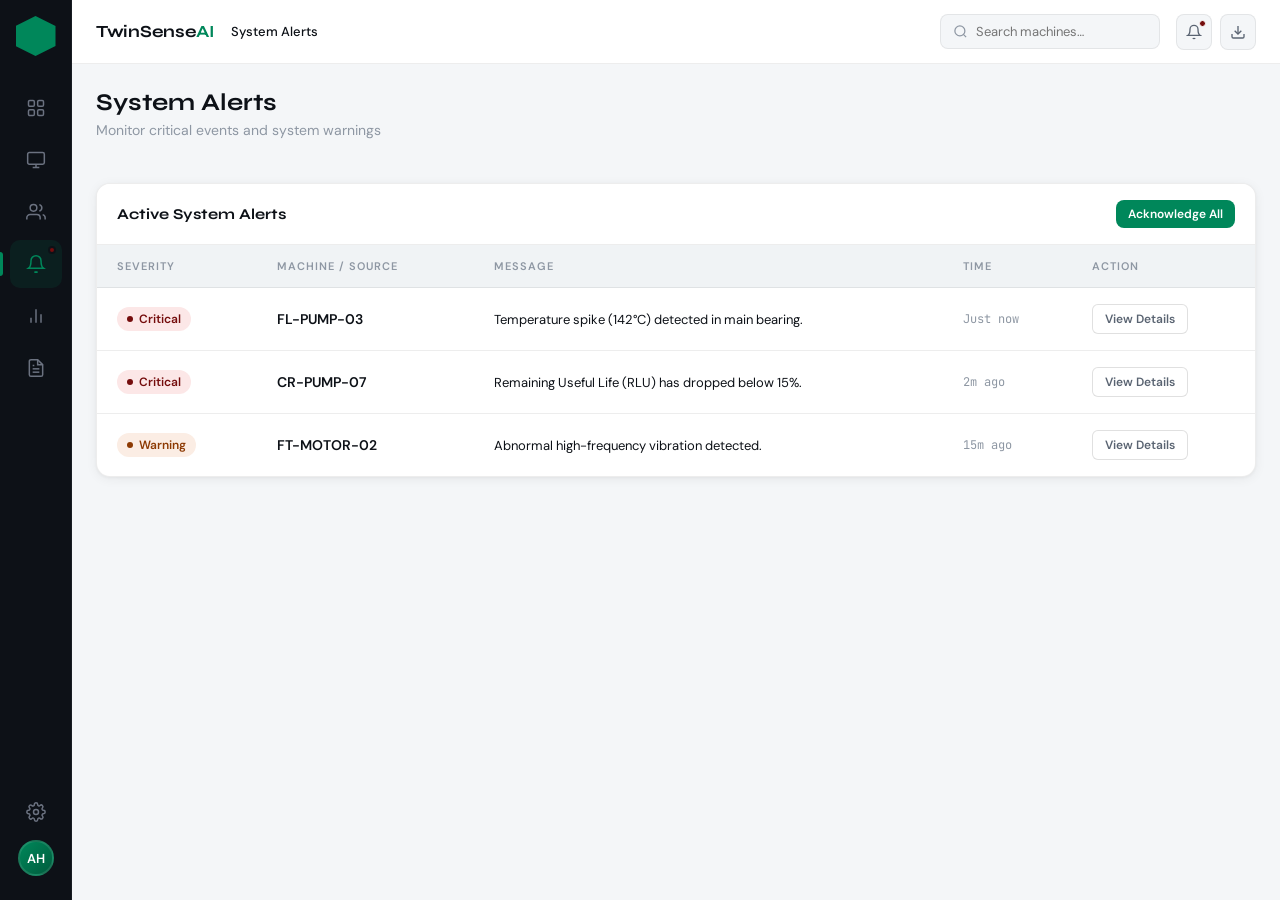
==== frontend/alerts.html @ 9fe15b3e "Add frontend folder" ====
<!DOCTYPE html>
<html lang="en">
<head>
<meta charset="UTF-8">
<meta name="viewport" content="width=device-width, initial-scale=1.0">
<title>TwinSense AI — System Alerts</title>
<link href="https://fonts.googleapis.com/css2?family=Syne:wght@400;500;600;700;800&family=DM+Sans:ital,opsz,wght@0,9..40,300;0,9..40,400;0,9..40,500;0,9..40,600;1,9..40,300&family=JetBrains+Mono:wght@400;500;600&display=swap" rel="stylesheet">
<link rel="stylesheet" href="styles.css">
</head>
<body>

<!-- LOADER -->
<div id="loader">
  <div class="loader-logo">
    <div class="loader-logo-hex"></div>
    <div class="loader-name">TwinSense<span>AI</span></div>
  </div>
  <div class="loader-sub">Loading Machinery Database</div>
  <div class="loader-bar"><div class="loader-bar-fill"></div></div>
</div>

<!-- APP -->
<div id="app">
  <!-- SIDEBAR -->
      <nav class="sidebar">
      <div class="sidebar-logo" onclick="window.location.href='index.html'"></div>
      <div class="sidebar-nav">
        <div class="snav-item " onclick="window.location.href='index.html'" title="Factory Map">
          <svg viewBox="0 0 24 24" fill="none" stroke="currentColor" stroke-width="1.8">
            <rect x="3" y="3" width="7" height="7" rx="1.5" />
            <rect x="14" y="3" width="7" height="7" rx="1.5" />
            <rect x="3" y="14" width="7" height="7" rx="1.5" />
            <rect x="14" y="14" width="7" height="7" rx="1.5" />
          </svg>
        </div>
        <div class="snav-item " onclick="window.location.href='machines.html'" title="All Machines">
          <svg viewBox="0 0 24 24" fill="none" stroke="currentColor" stroke-width="1.8">
            <rect x="2" y="3" width="20" height="14" rx="2" ry="2" />
            <line x1="8" y1="21" x2="16" y2="21" />
            <line x1="12" y1="17" x2="12" y2="21" />
          </svg>
        </div>
        <div class="snav-item " onclick="window.location.href='technicians.html'" title="Technicians">
          <svg viewBox="0 0 24 24" fill="none" stroke="currentColor" stroke-width="1.8">
            <path d="M17 21v-2a4 4 0 0 0-4-4H5a4 4 0 0 0-4 4v2" />
            <circle cx="9" cy="7" r="4" />
            <path d="M23 21v-2a4 4 0 0 0-3-3.87" />
            <path d="M16 3.13a4 4 0 0 1 0 7.75" />
          </svg>
        </div>
        <div class="snav-item active" onclick="window.location.href='alerts.html'" title="Alerts" style="position:relative">
          <svg viewBox="0 0 24 24" fill="none" stroke="currentColor" stroke-width="1.8">
            <path d="M18 8A6 6 0 0 0 6 8c0 7-3 9-3 9h18s-3-2-3-9" />
            <path d="M13.73 21a2 2 0 0 1-3.46 0" />
          </svg>
          <div class="snav-badge"></div>
        </div>
        <div class="snav-item " onclick="window.location.href='analytics.html'" title="Analytics">
          <svg viewBox="0 0 24 24" fill="none" stroke="currentColor" stroke-width="1.8">
            <line x1="18" y1="20" x2="18" y2="10" />
            <line x1="12" y1="20" x2="12" y2="4" />
            <line x1="6" y1="20" x2="6" y2="14" />
          </svg>
        </div>
        <div class="snav-item " onclick="window.location.href='logs.html'" title="Historical Logs">
          <svg viewBox="0 0 24 24" fill="none" stroke="currentColor" stroke-width="1.8">
            <path d="M14 2H6a2 2 0 0 0-2 2v16a2 2 0 0 0 2 2h12a2 2 0 0 0 2-2V8z" />
            <polyline points="14,2 14,8 20,8" />
            <line x1="16" y1="13" x2="8" y2="13" />
            <line x1="16" y1="17" x2="8" y2="17" />
            <line x1="10" y1="9" x2="8" y2="9" />
          </svg>
        </div>
      </div>
      <div class="sidebar-bottom">
        <div class="snav-item " onclick="window.location.href='settings.html'" title="Settings">
          <svg viewBox="0 0 24 24" fill="none" stroke="currentColor" stroke-width="1.8">
            <circle cx="12" cy="12" r="3" />
            <path d="M19.4 15a1.65 1.65 0 0 0 .33 1.82l.06.06a2 2 0 0 1-2.83 2.83l-.06-.06a1.65 1.65 0 0 0-1.82-.33 1.65 1.65 0 0 0-1 1.51V21a2 2 0 0 1-4 0v-.09A1.65 1.65 0 0 0 9 19.4a1.65 1.65 0 0 0-1.82.33l-.06.06a2 2 0 0 1-2.83-2.83l.06-.06A1.65 1.65 0 0 0 4.68 15a1.65 1.65 0 0 0-1.51-1H3a2 2 0 0 1 0-4h.09A1.65 1.65 0 0 0 4.6 9a1.65 1.65 0 0 0-.33-1.82l-.06-.06a2 2 0 0 1 2.83-2.83l.06.06A1.65 1.65 0 0 0 9 4.68a1.65 1.65 0 0 0 1-1.51V3a2 2 0 0 1 4 0v.09a1.65 1.65 0 0 0 1 1.51 1.65 1.65 0 0 0 1.82-.33l.06-.06a2 2 0 0 1 2.83 2.83l-.06.06A1.65 1.65 0 0 0 19.4 9a1.65 1.65 0 0 0 1.51 1H21a2 2 0 0 1 0 4h-.09a1.65 1.65 0 0 0-1.51 1z" />
          </svg>
        </div>
        <div class="sidebar-avatar">AH</div>
      </div>
    </nav>

  <!-- MAIN -->
  <div class="main">
    <!-- TOPBAR -->
    <header class="topbar">
      <div class="topbar-brand">TwinSense<span>AI</span></div>
      <div class="topbar-breadcrumb"><span class="cur">System Alerts</span></div>
      <div class="topbar-spacer"></div>
      <div class="topbar-search">
        <svg viewBox="0 0 24 24" fill="none" stroke="currentColor" stroke-width="2"><circle cx="11" cy="11" r="8"/><line x1="21" y1="21" x2="16.65" y2="16.65"/></svg>
        <input placeholder="Search machines…" />
      </div>
      <div class="topbar-actions">
        <!-- Notifications Dropdown -->
        <div class="dropdown-wrapper">
          <div class="topbar-btn" onclick="toggleDropdown('notifDropdown')">
            <svg width="16" height="16" viewBox="0 0 24 24" fill="none" stroke="currentColor" stroke-width="2"><path d="M18 8A6 6 0 0 0 6 8c0 7-3 9-3 9h18s-3-2-3-9"/><path d="M13.73 21a2 2 0 0 1-3.46 0"/></svg>
            <div class="topbar-notif-dot"></div>
          </div>
          <div class="dropdown-menu" id="notifDropdown">
            <div class="dropdown-header">
              <span>Critical Alerts</span>
              <span class="dropdown-badge">3 Actions Required</span>
            </div>
            <div class="dropdown-body">
              <div class="notif-item" onclick="window.location.href='machine-details.html'">
                <div class="notif-icon" style="background:var(--red-dim);color:var(--red)">⚠️</div>
                <div class="notif-content">
                  <div class="notif-title">FL-PUMP-03: Critical Temp Spike (142°C)</div>
                  <div class="notif-meta">Zone 3 · Immediate Maintenance</div>
                </div>
              </div>
              <div class="notif-item" onclick="window.location.href='machine-details.html'">
                <div class="notif-icon" style="background:var(--red-dim);color:var(--red)">⚠️</div>
                <div class="notif-content">
                  <div class="notif-title">CR-PUMP-07: RLU strictly below 15%</div>
                  <div class="notif-meta">Zone 1 · Imminent Failure Risk</div>
                </div>
              </div>
              <div class="notif-item" onclick="window.location.href='machine-details.html'">
                <div class="notif-icon" style="background:var(--orange-dim);color:var(--orange)">⚙️</div>
                <div class="notif-content">
                  <div class="notif-title">FT-MOTOR-02: Abnormal Vibration</div>
                  <div class="notif-meta">Zone 2 · Needs Inspection</div>
                </div>
              </div>
            </div>
          </div>
        </div>

        <!-- Download Dropdown -->
        <div class="dropdown-wrapper">
          <div class="topbar-btn" onclick="toggleDropdown('downloadDropdown')">
            <svg width="16" height="16" viewBox="0 0 24 24" fill="none" stroke="currentColor" stroke-width="2"><path d="M21 15v4a2 2 0 0 1-2 2H5a2 2 0 0 1-2-2v-4"/><polyline points="7 10 12 15 17 10"/><line x1="12" y1="15" x2="12" y2="3"/></svg>
          </div>
          <div class="dropdown-menu" id="downloadDropdown">
            <div class="dropdown-header">
              <span>Download Machine Data</span>
            </div>
            <div class="dropdown-body">
              <div class="dl-item" onclick="downloadFile('csv', 'telemetry_report.csv')">
                <svg class="dl-icon" width="20" height="20" viewBox="0 0 24 24" fill="none" stroke="currentColor" stroke-width="2"><path d="M14 2H6a2 2 0 0 0-2 2v16a2 2 0 0 0 2 2h12a2 2 0 0 0 2-2V8z"/><polyline points="14 2 14 8 20 8"/><line x1="16" y1="13" x2="8" y2="13"/><line x1="16" y1="17" x2="8" y2="17"/><polyline points="10 9 9 9 8 9"/></svg>
                <div class="dl-info">
                  <div class="dl-title">Sensor Telemetry Log</div>
                  <div class="dl-desc">CSV format · Last 30 days</div>
                </div>
              </div>
              <div class="dl-item" onclick="downloadFile('pdf', 'ml_predictions_report.pdf')">
                <svg class="dl-icon" width="20" height="20" viewBox="0 0 24 24" fill="none" stroke="currentColor" stroke-width="2"><path d="M14 2H6a2 2 0 0 0-2 2v16a2 2 0 0 0 2 2h12a2 2 0 0 0 2-2V8z"/><polyline points="14 2 14 8 20 8"/><path d="M9 15v-6"/><path d="M12 15v-4"/><path d="M15 15v-2"/></svg>
                <div class="dl-info">
                  <div class="dl-title">ML Predictions & RLU Report</div>
                  <div class="dl-desc">PDF format · AI analysis</div>
                </div>
              </div>
              <div class="dl-item" onclick="downloadFile('xlsx', 'maintenance_history.xlsx')">
                <svg class="dl-icon" width="20" height="20" viewBox="0 0 24 24" fill="none" stroke="currentColor" stroke-width="2"><path d="M21 15v4a2 2 0 0 1-2 2H5a2 2 0 0 1-2-2v-4"/><polyline points="7 10 12 15 17 10"/><line x1="12" y1="15" x2="12" y2="3"/></svg>
                <div class="dl-info">
                  <div class="dl-title">Maintenance History</div>
                  <div class="dl-desc">XLSX format · Full audit trail</div>
                </div>
              </div>
            </div>
          </div>
        </div>
      </div>
    </header>

    <!-- PAGE -->
    <div class="page">

      <div class="page-header">
        <div>
          <h1 class="page-title">System Alerts</h1>
          <div class="page-subtitle">Monitor critical events and system warnings</div>
        </div>
      </div>
      
      
<div class="alerts-container" style="background:var(--surface);border:1px solid var(--border);border-radius:var(--radius);box-shadow:var(--shadow);overflow:hidden;margin-top:20px;">
  <div class="table-header" style="padding:16px 20px;border-bottom:1px solid var(--border);display:flex;justify-content:space-between;align-items:center;">
    <h3 style="font-family:'Syne',sans-serif;font-size:15px;font-weight:700;">Active System Alerts</h3>
    <button class="btn-primary" style="padding:6px 12px;font-size:12px;">Acknowledge All</button>
  </div>
  <table style="width:100%;border-collapse:collapse;text-align:left;">
    <thead>
      <tr>
        <th style="padding:14px 20px;font-size:11px;text-transform:uppercase;color:var(--text-muted);border-bottom:1px solid var(--border);background:var(--surface-2)">Severity</th>
        <th style="padding:14px 20px;font-size:11px;text-transform:uppercase;color:var(--text-muted);border-bottom:1px solid var(--border);background:var(--surface-2)">Machine / Source</th>
        <th style="padding:14px 20px;font-size:11px;text-transform:uppercase;color:var(--text-muted);border-bottom:1px solid var(--border);background:var(--surface-2)">Message</th>
        <th style="padding:14px 20px;font-size:11px;text-transform:uppercase;color:var(--text-muted);border-bottom:1px solid var(--border);background:var(--surface-2)">Time</th>
        <th style="padding:14px 20px;font-size:11px;text-transform:uppercase;color:var(--text-muted);border-bottom:1px solid var(--border);background:var(--surface-2)">Action</th>
      </tr>
    </thead>
    <tbody>
      <tr style="border-bottom:1px solid var(--border);">
        <td style="padding:16px 20px;"><span class="status-badge status-critical">Critical</span></td>
        <td style="padding:16px 20px;font-weight:600;">FL-PUMP-03</td>
        <td style="padding:16px 20px;font-size:13px;">Temperature spike (142°C) detected in main bearing.</td>
        <td style="padding:16px 20px;font-family:'JetBrains Mono';font-size:12px;color:var(--text-muted)">Just now</td>
        <td style="padding:16px 20px;"><button class="action-btn" onclick="window.location.href='machine-details.html'">View Details</button></td>
      </tr>
      <tr style="border-bottom:1px solid var(--border);">
        <td style="padding:16px 20px;"><span class="status-badge status-critical">Critical</span></td>
        <td style="padding:16px 20px;font-weight:600;">CR-PUMP-07</td>
        <td style="padding:16px 20px;font-size:13px;">Remaining Useful Life (RLU) has dropped below 15%.</td>
        <td style="padding:16px 20px;font-family:'JetBrains Mono';font-size:12px;color:var(--text-muted)">2m ago</td>
        <td style="padding:16px 20px;"><button class="action-btn" onclick="window.location.href='machine-details.html'">View Details</button></td>
      </tr>
      <tr>
        <td style="padding:16px 20px;"><span class="status-badge status-warning">Warning</span></td>
        <td style="padding:16px 20px;font-weight:600;">FT-MOTOR-02</td>
        <td style="padding:16px 20px;font-size:13px;">Abnormal high-frequency vibration detected.</td>
        <td style="padding:16px 20px;font-family:'JetBrains Mono';font-size:12px;color:var(--text-muted)">15m ago</td>
        <td style="padding:16px 20px;"><button class="action-btn" onclick="window.location.href='machine-details.html'">View Details</button></td>
      </tr>
    </tbody>
  </table>
</div>

    
  </div>
</div>

<script src="app.js"></script>
</body>
</html>
---- frontend/styles.css ----
:root {
  --ocp-green: #00875A;
  --ocp-green-light: #011b12;
  --ocp-green-dim: rgba(0,135,90,0.12);
  --ocp-green-glow: rgba(0,168,110,0.25);
  --white: #FFFFFF;
  --bg: #F4F6F8;
  --surface: #FFFFFF;
  --surface-2: #F0F3F5;
  --border: rgba(0,0,0,0.07);
  --border-strong: rgba(0,0,0,0.12);
  --text-primary: #0D1117;
  --text-secondary: #5A6472;
  --text-muted: #8E97A3;
  --red: #750d0d;
  --red-dim: rgba(229,62,62,0.12);
  --orange: #8d3a03;
  --orange-dim: rgba(221,107,32,0.12);
  --yellow: #D69E2E;
  --yellow-dim: rgba(214,158,46,0.12);
  --blue: #2563EB;
  --blue-dim: rgba(37,99,235,0.12);
  --sidebar-w: 72px;
  --nav-h: 64px;
  --radius: 14px;
  --shadow: 0 2px 12px rgba(0,0,0,0.06), 0 1px 3px rgba(0,0,0,0.04);
  --shadow-md: 0 8px 32px rgba(0,0,0,0.08), 0 2px 8px rgba(0,0,0,0.04);
  --transition: all 0.22s cubic-bezier(0.4,0,0.2,1);
}

*,*::before,*::after{box-sizing:border-box;margin:0;padding:0}
html,body{height:100%;font-family:'DM Sans',sans-serif;background:var(--bg);color:var(--text-primary);overflow:hidden}
button{cursor:pointer;border:none;background:none;font-family:inherit}
input{font-family:inherit}

/* Loader */
#loader{position:fixed;inset:0;background:#0D1117;z-index:9999;display:flex;flex-direction:column;align-items:center;justify-content:center;gap:24px;transition:opacity 0.6s ease}
#loader.out{opacity:0;pointer-events:none}
.loader-logo{display:flex;align-items:center;gap:14px}
.loader-logo-hex{width:48px;height:48px;background:var(--ocp-green);clip-path:polygon(50% 0%,100% 25%,100% 75%,50% 100%,0% 75%,0% 25%);animation:pulse-hex 1.4s ease-in-out infinite}
@keyframes pulse-hex{0%,100%{transform:scale(1);filter:brightness(1)}50%{transform:scale(1.08);filter:brightness(1.3)}}
.loader-name{font-family:'Syne',sans-serif;font-size:28px;font-weight:800;color:#fff;letter-spacing:-0.5px}
.loader-name span{color:var(--ocp-green)}
.loader-sub{font-size:12px;color:#555;letter-spacing:2px;text-transform:uppercase;font-family:'JetBrains Mono',monospace}
.loader-bar{width:220px;height:2px;background:rgba(255,255,255,0.08);border-radius:2px;overflow:hidden}
.loader-bar-fill{height:100%;width:0;background:linear-gradient(90deg,var(--ocp-green),var(--ocp-green-light));border-radius:2px;animation:load-fill 1.8s ease-in-out forwards}
@keyframes load-fill{0%{width:0}60%{width:80%}100%{width:100%}}

/* App Shell */
#app{display:flex;height:100vh;opacity:0;transition:opacity 0.5s ease}
#app.visible{opacity:1}

/* Sidebar */
.sidebar{width:var(--sidebar-w);background:#0D1117;display:flex;flex-direction:column;align-items:center;padding:16px 0;z-index:100;flex-shrink:0;border-right:1px solid rgba(255,255,255,0.05)}
.sidebar-logo{width:40px;height:40px;background:var(--ocp-green);clip-path:polygon(50% 0%,100% 25%,100% 75%,50% 100%,0% 75%,0% 25%);margin-bottom:28px;cursor:pointer;transition:var(--transition)}
.sidebar-logo:hover{filter:brightness(1.2);transform:scale(1.05)}
.sidebar-nav{display:flex;flex-direction:column;gap:4px;flex:1;width:100%;padding:0 10px}
.snav-item{width:52px;height:48px;border-radius:10px;display:flex;align-items:center;justify-content:center;color:#6B7280;cursor:pointer;transition:var(--transition);position:relative}
.snav-item:hover{background:rgba(255,255,255,0.06);color:#D1D5DB}
.snav-item.active{background:var(--ocp-green-dim);color:var(--ocp-green)}
.snav-item.active::before{content:'';position:absolute;left:0;top:50%;transform:translateY(-50%);width:3px;height:24px;background:var(--ocp-green);border-radius:0 3px 3px 0;left:-10px}
.snav-item svg{width:20px;height:20px}
.snav-badge{position:absolute;top:6px;right:6px;width:8px;height:8px;background:var(--red);border-radius:50%;border:2px solid #0D1117}
.sidebar-bottom{padding:0 10px;display:flex;flex-direction:column;gap:4px}
.sidebar-avatar{width:36px;height:36px;border-radius:50%;background:linear-gradient(135deg,var(--ocp-green),#005C3D);display:flex;align-items:center;justify-content:center;font-size:13px;font-weight:600;color:#fff;cursor:pointer;border:2px solid rgba(255,255,255,0.1);margin:0 auto 8px}

/* Main Area & Topbar */
.main{flex:1;display:flex;flex-direction:column;overflow:hidden;min-width:0}
.topbar{height:var(--nav-h);background:var(--white);border-bottom:1px solid var(--border);display:flex;align-items:center;padding:0 24px;gap:16px;flex-shrink:0;z-index:50}
.topbar-brand{font-family:'Syne',sans-serif;font-size:17px;font-weight:700;color:var(--text-primary);letter-spacing:-0.3px}
.topbar-brand span{color:var(--ocp-green)}
.topbar-breadcrumb{display:flex;align-items:center;gap:6px;font-size:13px;color:var(--text-muted)}
.topbar-breadcrumb a{color:var(--text-muted);text-decoration:none;transition:color 0.2s}
.topbar-breadcrumb a:hover{color:var(--text-primary)}
.topbar-breadcrumb .cur{color:var(--text-primary);font-weight:500}
.topbar-spacer{flex:1}
.topbar-search{display:flex;align-items:center;gap:8px;background:var(--bg);border:1px solid var(--border);border-radius:8px;padding:8px 12px;width:220px}
.topbar-search input{background:none;border:none;outline:none;font-size:13px;color:var(--text-primary);width:100%}
.topbar-search svg{width:15px;height:15px;color:var(--text-muted);flex-shrink:0}
.topbar-actions{display:flex;align-items:center;gap:8px}
.topbar-btn{width:36px;height:36px;border-radius:8px;display:flex;align-items:center;justify-content:center;background:var(--bg);border:1px solid var(--border);color:var(--text-secondary);cursor:pointer;transition:var(--transition);position:relative}
.topbar-btn:hover{background:var(--ocp-green-dim);border-color:var(--ocp-green);color:var(--ocp-green)}
.topbar-notif-dot{position:absolute;top:5px;right:5px;width:7px;height:7px;background:var(--red);border-radius:50%;border:1.5px solid var(--white)}
.topbar-status{display:flex;align-items:center;gap:6px;padding:0 12px;height:36px;background:var(--ocp-green-dim);border:1px solid rgba(0,135,90,0.2);border-radius:8px;font-size:12px;font-weight:500;color:var(--ocp-green)}
.topbar-status-dot{width:6px;height:6px;border-radius:50%;background:var(--ocp-green);animation:blink 2s ease-in-out infinite}
@keyframes blink{0%,100%{opacity:1}50%{opacity:0.3}}

/* Page General */
.page{flex:1;overflow-y:auto;padding:24px;display:flex;flex-direction:column;gap:24px}
.page.active{display:block}
.page-header{display:flex;justify-content:space-between;align-items:flex-end}
.page-title{font-family:'Syne',sans-serif;font-size:24px;font-weight:700}
.page-subtitle{font-size:14px;color:var(--text-muted);margin-top:4px}
.page-actions{display:flex;gap:12px}

.btn-primary{background:var(--ocp-green);color:white;padding:10px 20px;border-radius:8px;font-weight:600;font-size:14px;display:flex;align-items:center;gap:8px;transition:var(--transition)}
.btn-primary:hover{background:var(--ocp-green-light)}
.btn-outline{background:white;border:1px solid var(--border-strong);color:var(--text-primary);padding:10px 20px;border-radius:8px;font-weight:600;font-size:14px;display:flex;align-items:center;gap:8px;transition:var(--transition)}
.btn-outline:hover{background:var(--bg)}

.status-badge{display:inline-flex;align-items:center;gap:6px;padding:4px 10px;border-radius:20px;font-size:12px;font-weight:600}
.status-badge::before{content:'';width:6px;height:6px;border-radius:50%}
.status-healthy{background:var(--ocp-green-dim);color:var(--ocp-green)}
.status-healthy::before{background:var(--ocp-green)}
.status-warning{background:var(--orange-dim);color:var(--orange)}
.status-warning::before{background:var(--orange)}
.status-critical{background:var(--red-dim);color:var(--red)}
.status-critical::before{background:var(--red);animation:pulse-badge 2s infinite}
@keyframes pulse-badge{0%{box-shadow:0 0 0 0 rgba(229,62,62,0.4)}70%{box-shadow:0 0 0 6px rgba(229,62,62,0)}100%{box-shadow:0 0 0 0 rgba(229,62,62,0)}}

/* Scrollbar */
::-webkit-scrollbar{width:5px;height:5px}
::-webkit-scrollbar-track{background:transparent}
::-webkit-scrollbar-thumb{background:var(--border-strong);border-radius:3px}
::-webkit-scrollbar-thumb:hover{background:var(--text-muted)}

/* ------------------ OCP Dashboard / Map Page ------------------ */
.map-page-grid{display:grid;grid-template-columns:1fr 360px;gap:20px;height:calc(100vh - var(--nav-h) - 48px)}
.map-container{background:var(--surface);border:1px solid var(--border);border-radius:var(--radius);box-shadow:var(--shadow);overflow:hidden;position:relative}
.map-header{padding:14px 18px;border-bottom:1px solid var(--border);display:flex;align-items:center;justify-content:space-between;background:var(--white)}
.map-title{font-family:'Syne',sans-serif;font-size:14px;font-weight:700}
.map-controls{display:flex;gap:6px}
.map-ctrl-btn{height:28px;padding:0 12px;border-radius:6px;font-size:12px;font-weight:500;background:var(--bg);border:1px solid var(--border);color:var(--text-secondary);cursor:pointer;transition:var(--transition)}
.map-ctrl-btn:hover,.map-ctrl-btn.active{background:var(--ocp-green-dim);border-color:var(--ocp-green);color:var(--ocp-green)}
#map{height:calc(100% - 52px);width:100%}

.leaflet-container{background:#1a1a2e;font-family:'DM Sans',sans-serif}
.leaflet-control-zoom{border:none!important;box-shadow:var(--shadow)!important;border-radius:8px!important;overflow:hidden}
.leaflet-control-zoom a{background:var(--white)!important;color:var(--text-primary)!important;border:none!important;width:32px!important;height:32px!important;line-height:28px!important}
.leaflet-control-zoom a:hover{background:var(--ocp-green-dim)!important;color:var(--ocp-green)!important}
.leaflet-control-attribution{background:rgba(255,255,255,0.9)!important;padding:4px 8px!important;border-radius:4px 0 0 0!important;font-size:10px!important}
.zone-marker {
  background: none;
  border: none;
}

.zone-marker-inner {
  width: 52px;
  height: 52px;
  border-radius: 50%;
  display: flex;
  align-items: center;
  justify-content: center;
  font-size: 22px;
  cursor: pointer;
  transition: all 0.3s ease;
  border: 3px solid;
  /* Replaced rgba shadow with a solid dark grey blend */
  box-shadow: 0 4px 20px #C2C2C2; 
}

.zone-marker-inner:hover {
  transform: scale(1.15);
}

/* Healthy - Using a solid dark-ish mint */
.zone-marker-healthy .zone-marker-inner {
  background: #CCE7DE; 
  border-color: var(--ocp-green);
  color: #004D33; /* Darker text for contrast */
}

/* Warning - Using a solid muted orange */
.zone-marker-warning .zone-marker-inner {
  background: #F8E6D9;
  border-color: var(--orange);
  color: #5F2702;
}

/* Critical - Using a solid muted red */
.zone-marker-critical .zone-marker-inner {
  background: #F9E2E2;
  border-color: var(--red);
  color: #4A0808;
  animation: pulse-marker 1.5s ease-in-out infinite;
}

@keyframes pulse-marker {
  0%, 100% {
    /* Solid light red "glow" effect */
    box-shadow: 0 0 0 0 #F1B2B2;
  }
  50% {
    /* Expanding to a very light grey to simulate fading out */
    box-shadow: 0 0 0 14px #F4F6F8;
  }
}
.zone-popup .leaflet-popup-content-wrapper{border-radius:12px;box-shadow:var(--shadow-md);padding:0}
.zone-popup-content{padding:16px;min-width:220px}
.zone-popup-title{font-family:'Syne',sans-serif;font-size:15px;font-weight:700;margin-bottom:4px}
.zone-popup-sub{font-size:12px;color:var(--text-muted);margin-bottom:12px}
.zone-popup-stats{display:flex;gap:12px;margin-top:10px}
.zone-popup-stat{text-align:center;flex:1}
.zone-popup-stat-val{font-family:'Syne',sans-serif;font-size:20px;font-weight:700}
.zone-popup-stat-lbl{font-size:10px;color:var(--text-muted)}
.zone-popup-btn{display:block;margin-top:14px;padding:10px 16px;background:var(--ocp-green);color:#fff;border:none;border-radius:8px;font-size:13px;font-weight:600;cursor:pointer;width:100%;text-align:center;text-decoration:none;transition:background 0.2s}
.zone-popup-btn:hover{background:var(--ocp-green-light)}

.map-legend-overlay{position:absolute;bottom:20px;left:20px;z-index:1000;display:flex;gap:12px;background:rgba(255,255,255,0.95);backdrop-filter:blur(8px);border:1px solid var(--border);border-radius:10px;padding:10px 14px;box-shadow:var(--shadow)}
.legend-item{display:flex;align-items:center;gap:6px;font-size:11px;color:var(--text-secondary)}
.legend-dot{width:10px;height:10px;border-radius:50%;border:2px solid}
.legend-healthy .legend-dot{background:rgba(0,135,90,0.2);border-color:var(--ocp-green)}
.legend-warning .legend-dot{background:rgba(221,107,32,0.2);border-color:var(--orange)}
.legend-critical .legend-dot{background:rgba(229,62,62,0.2);border-color:var(--red)}

.map-stats-overlay{position:absolute;top:70px;right:20px;z-index:1000;display:flex;flex-direction:column;gap:8px}
.map-stat-chip{background:rgba(255,255,255,0.95);backdrop-filter:blur(8px);border:1px solid var(--border);border-radius:10px;padding:10px 16px;text-align:center;box-shadow:var(--shadow)}
.map-stat-val{font-family:'Syne',sans-serif;font-size:22px;font-weight:800;line-height:1}
.map-stat-lbl{font-size:10px;color:var(--text-muted);margin-top:2px;letter-spacing:0.5px;text-transform:uppercase}

.sidebar-panels{width:360px;display:flex;flex-direction:column;gap:20px}
.panel-card{background:var(--surface);border:1px solid var(--border);border-radius:var(--radius);box-shadow:var(--shadow);overflow:hidden}
.panel-header{padding:14px 18px;border-bottom:1px solid var(--border);display:flex;align-items:center;justify-content:space-between}
.panel-title{font-family:'Syne',sans-serif;font-size:13px;font-weight:600}
.panel-badge{font-size:10px;font-weight:600;padding:3px 8px;border-radius:5px}
.badge-green{background:var(--ocp-green-dim);color:var(--ocp-green)}
.badge-red{background:var(--red-dim);color:var(--red)}
.badge-orange{background:var(--orange-dim);color:var(--orange)}
.panel-body{padding:0;max-height:200px;overflow-y:auto}

.rlu-list{padding:0}
.rlu-item{display:flex;align-items:center;gap:10px;padding:10px 16px;border-bottom:1px solid var(--border);cursor:pointer;transition:var(--transition)}
.rlu-item:last-child{border-bottom:none}
.rlu-item:hover{background:var(--bg)}
.rlu-rank{width:20px;font-family:'JetBrains Mono',monospace;font-size:11px;color:var(--text-muted);font-weight:500}
.rlu-icon{width:32px;height:32px;border-radius:8px;display:flex;align-items:center;justify-content:center;font-size:14px;flex-shrink:0}
.rlu-info{flex:1;min-width:0}
.rlu-name{font-size:12px;font-weight:600;white-space:nowrap;overflow:hidden;text-overflow:ellipsis}
.rlu-zone{font-size:10px;color:var(--text-muted)}
.rlu-bar-wrap{flex:1;max-width:60px;margin:0 8px;height:4px;background:var(--surface-2);border-radius:2px;overflow:hidden}
.rlu-bar-bg{height:100%;width:100%}
.rlu-bar-fill{height:100%;border-radius:2px;transition:width 1s ease}
.rlu-pct{font-family:'JetBrains Mono',monospace;font-size:12px;font-weight:600;min-width:32px;text-align:right}

.alert-item{display:flex;align-items:flex-start;gap:10px;padding:10px 16px;border-bottom:1px solid var(--border);cursor:pointer;transition:var(--transition)}
.alert-item:last-child{border-bottom:none}
.alert-item:hover{background:var(--bg)}
.alert-dot{width:8px;height:8px;border-radius:50%;flex-shrink:0;margin-top:4px}
.alert-content{flex:1;min-width:0}
.alert-title{font-size:11px;font-weight:500;line-height:1.4}
.alert-meta{font-size:10px;color:var(--text-muted);margin-top:2px}
.alert-time{font-size:10px;color:var(--text-muted);font-family:'JetBrains Mono',monospace;white-space:nowrap}

/* ------------------ Machines List & Details ------------------ */
.stats-grid, .stats-row{display:flex;gap:20px;flex-wrap:wrap}
.stats-grid { display:grid;grid-template-columns:repeat(4, 1fr);gap:20px }
.stat-card{flex:1;background:var(--surface);border:1px solid var(--border);border-radius:var(--radius);padding:20px;box-shadow:var(--shadow);display:flex;align-items:center;gap:16px}
.stat-icon{width:48px;height:48px;border-radius:12px;display:flex;align-items:center;justify-content:center;font-size:24px;flex-shrink:0}
.stat-icon.blue{background:var(--blue-dim);color:var(--blue)}
.stat-icon.green{background:var(--ocp-green-dim);color:var(--ocp-green)}
.stat-icon.orange{background:var(--orange-dim);color:var(--orange)}
.stat-icon.red{background:var(--red-dim);color:var(--red)}
.stat-icon.gray{background:var(--surface-2);color:var(--text-secondary)}
.stat-info{flex:1}
.stat-val{font-family:'Syne',sans-serif;font-size:24px;font-weight:800;line-height:1.2}
.stat-lbl{font-size:12px;color:var(--text-muted);font-weight:500;text-transform:uppercase;letter-spacing:0.5px}

.machines-container{background:var(--surface);border:1px solid var(--border);border-radius:var(--radius);box-shadow:var(--shadow);overflow:hidden;flex:1;display:flex;flex-direction:column}
.table-header{padding:16px 20px;border-bottom:1px solid var(--border);display:flex;justify-content:space-between;align-items:center;background:var(--surface)}
.filter-group{display:flex;gap:12px}
.filter-select{padding:8px 12px;border:1px solid var(--border-strong);border-radius:6px;background:var(--bg);font-family:inherit;font-size:13px;color:var(--text-primary);outline:none}

table{width:100%;border-collapse:collapse}
th{text-align:left;padding:14px 20px;font-size:11px;text-transform:uppercase;letter-spacing:1px;color:var(--text-muted);font-weight:600;border-bottom:1px solid var(--border);background:var(--surface-2)}
td{padding:16px 20px;border-bottom:1px solid var(--border);vertical-align:middle;font-size:14px}
tbody tr{transition:var(--transition);cursor:pointer}
tbody tr:hover{background:var(--bg)}
tbody tr:last-child td{border-bottom:none}

.machine-id{display:flex;align-items:center;gap:12px}
.machine-icon{width:36px;height:36px;border-radius:8px;background:var(--bg);display:flex;align-items:center;justify-content:center;font-size:16px}
.machine-name{font-weight:600;color:var(--text-primary)}
.machine-type{font-size:12px;color:var(--text-muted)}

.rlu-cell{display:flex;align-items:center;gap:12px}

.action-btn{padding:6px 12px;background:white;border:1px solid var(--border-strong);border-radius:6px;font-size:12px;font-weight:600;color:var(--text-secondary);cursor:pointer;transition:var(--transition)}
.action-btn:hover{border-color:var(--ocp-green);color:var(--ocp-green)}

.machine-header-info{display:flex;gap:16px;align-items:center}
.machine-icon-large{width:64px;height:64px;border-radius:16px;background:var(--red-dim);color:var(--red);display:flex;align-items:center;justify-content:center;font-size:32px}

.dashboard-grid{display:grid;grid-template-columns:3fr 2fr;gap:20px}
@media(max-width: 1200px) { .dashboard-grid{grid-template-columns:1fr} }
.column{display:flex;flex-direction:column;gap:20px}

.card{background:var(--surface);border:1px solid var(--border);border-radius:var(--radius);box-shadow:var(--shadow);overflow:hidden;display:flex;flex-direction:column}
.card-header{padding:16px 20px;border-bottom:1px solid var(--border);display:flex;align-items:center;justify-content:space-between;background:var(--surface)}
.card-title{font-family:'Syne',sans-serif;font-size:15px;font-weight:700;display:flex;align-items:center;gap:8px}
.card-title-icon{width:24px;height:24px;border-radius:6px;display:flex;align-items:center;justify-content:center;font-size:12px}
.card-body{padding:20px;flex:1}

.kpi-row{display:grid;grid-template-columns:repeat(4, 1fr);gap:20px;margin-bottom:20px}
.kpi-card{background:var(--surface);border:1px solid var(--border);border-radius:var(--radius);padding:16px;box-shadow:var(--shadow);position:relative;overflow:hidden}
.kpi-val{font-family:'JetBrains Mono',monospace;font-size:24px;font-weight:700;margin-top:8px}
.kpi-lbl{font-size:12px;color:var(--text-muted);font-weight:500;text-transform:uppercase;letter-spacing:0.5px}
.kpi-trend{font-size:11px;font-weight:600;display:flex;align-items:center;gap:4px;margin-top:4px}
.trend-up{color:var(--red)}
.trend-down{color:var(--ocp-green)}

.rlu-container{display:flex;align-items:center;gap:30px}
.rlu-chart-wrapper{position:relative;width:160px;height:160px;flex-shrink:0}
.rlu-chart-center{position:absolute;inset:0;display:flex;flex-direction:column;align-items:center;justify-content:center}
.rlu-pct.large{font-family:'Syne',sans-serif;font-size:36px;font-weight:800;color:var(--red);line-height:1}
.rlu-lbl{font-size:11px;color:var(--text-muted);text-transform:uppercase;letter-spacing:1px;margin-top:4px}
.rlu-details{flex:1}
.rlu-stat{display:flex;justify-content:space-between;padding:12px 0;border-bottom:1px solid var(--border)}
.rlu-stat:last-child{border-bottom:none}
.rlu-stat-lbl{font-size:13px;color:var(--text-secondary)}
.rlu-stat-val{font-family:'JetBrains Mono',monospace;font-size:13px;font-weight:600;color:var(--text-primary)}

.pred-item{margin-bottom:16px}
.pred-item:last-child{margin-bottom:0}
.pred-header{display:flex;justify-content:space-between;margin-bottom:6px;font-size:13px;font-weight:600}
.pred-bar-bg{width:100%;height:8px;background:var(--surface-2);border-radius:4px;overflow:hidden}
.pred-bar-fill{height:100%;border-radius:4px;transition:width 1.5s ease-out}

.chart-container{height:220px;width:100%;position:relative}

/* ------------------ Technicians Page ------------------ */
.filter-bar{display:flex;gap:12px;margin-bottom:8px}
.filter-btn{padding:8px 16px;border-radius:20px;font-size:13px;font-weight:600;background:var(--surface);border:1px solid var(--border);color:var(--text-secondary);cursor:pointer;transition:var(--transition)}
.filter-btn:hover{background:var(--surface-2)}
.filter-btn.active{background:var(--text-primary);color:var(--white);border-color:var(--text-primary)}

.tech-grid{display:grid;grid-template-columns:repeat(auto-fill, minmax(280px, 1fr));gap:20px}
.tech-card{background:var(--surface);border:1px solid var(--border);border-radius:var(--radius);padding:20px;box-shadow:var(--shadow);transition:var(--transition);position:relative}
.tech-card:hover{transform:translateY(-2px);box-shadow:var(--shadow-md)}
.tech-header{display:flex;align-items:flex-start;gap:16px;margin-bottom:16px}
.tech-avatar{width:56px;height:56px;border-radius:16px;background:var(--surface-2);background-size:cover;background-position:center;flex-shrink:0}
.tech-info{flex:1}
.tech-name{font-weight:700;font-size:16px;color:var(--text-primary);margin-bottom:2px}
.tech-role{font-size:12px;color:var(--text-secondary);font-weight:500}

.status-dot{position:absolute;top:20px;right:20px;display:flex;align-items:center;gap:6px;font-size:11px;font-weight:600;padding:4px 10px;border-radius:12px;background:var(--surface-2)}
.status-dot::before{content:'';width:6px;height:6px;border-radius:50%}
.status-available{color:var(--ocp-green);background:var(--ocp-green-dim)}
.status-available::before{background:var(--ocp-green);animation:pulse-dot 2s infinite}
.status-busy{color:var(--orange);background:var(--orange-dim)}
.status-busy::before{background:var(--orange)}
.status-offline{color:var(--text-muted)}
.status-offline::before{background:var(--text-muted)}

@keyframes pulse-dot{0%{box-shadow:0 0 0 0 rgba(0,135,90,0.4)}70%{box-shadow:0 0 0 6px rgba(0,135,90,0)}100%{box-shadow:0 0 0 0 rgba(0,135,90,0)}}

.tech-details{font-size:13px;color:var(--text-secondary);margin-bottom:20px;display:flex;flex-direction:column;gap:8px}
.tech-detail-item{display:flex;align-items:center;gap:8px}
.tech-detail-icon{width:16px;height:16px;color:var(--text-muted)}

.tech-actions{display:flex;gap:8px}
.tech-btn{flex:1;padding:8px 0;border-radius:8px;font-size:13px;font-weight:600;text-align:center;cursor:pointer;transition:var(--transition)}
.tech-btn-primary{background:var(--text-primary);color:white;border:none}
.tech-btn-primary:hover{background:#000}
.tech-btn-outline{background:transparent;border:1px solid var(--border-strong);color:var(--text-primary)}
.tech-btn-outline:hover{background:var(--bg)}


/* Dropdowns */
.dropdown-wrapper { position: relative; }
.dropdown-menu {
  position: absolute;
  top: calc(100% + 8px);
  right: 0;
  width: 320px;
  background: var(--surface);
  border: 1px solid var(--border);
  border-radius: var(--radius);
  box-shadow: var(--shadow-md);
  opacity: 0;
  visibility: hidden;
  transform: translateY(-10px);
  transition: all 0.2s ease;
  z-index: 1000;
  display: flex;
  flex-direction: column;
}
.dropdown-menu.show {
  opacity: 1;
  visibility: visible;
  transform: translateY(0);
}
.dropdown-header {
  padding: 14px 16px;
  border-bottom: 1px solid var(--border);
  font-family: 'Syne', sans-serif;
  font-weight: 700;
  font-size: 14px;
  display: flex;
  justify-content: space-between;
  align-items: center;
}
.dropdown-badge {
  background: var(--red-dim);
  color: var(--red);
  font-size: 10px;
  padding: 3px 6px;
  border-radius: 4px;
}
.dropdown-body {
  max-height: 320px;
  overflow-y: auto;
  padding: 8px 0;
}
.notif-item {
  display: flex;
  gap: 12px;
  padding: 12px 16px;
  border-bottom: 1px solid var(--border);
  cursor: pointer;
  transition: var(--transition);
}
.notif-item:hover { background: var(--bg); }
.notif-item:last-child { border-bottom: none; }
.notif-icon {
  width: 32px; height: 32px; border-radius: 8px; flex-shrink: 0;
  display: flex; align-items: center; justify-content: center; font-size: 16px;
}
.notif-content { flex: 1; min-width: 0; }
.notif-title { font-size: 12px; font-weight: 600; color: var(--text-primary); line-height: 1.4; }
.notif-meta { font-size: 11px; color: var(--text-muted); margin-top: 4px; }
.dl-item {
  display: flex;
  align-items: center;
  gap: 12px;
  padding: 12px 16px;
  cursor: pointer;
  transition: var(--transition);
}
.dl-item:hover { background: var(--bg); }
.dl-icon { color: var(--text-muted); transition: var(--transition); }
.dl-item:hover .dl-icon { color: var(--ocp-green); }
.dl-info { flex: 1; }
.dl-title { font-size: 13px; font-weight: 600; color: var(--text-primary); }
.dl-desc { font-size: 11px; color: var(--text-muted); margin-top: 2px; }


/* ------------------ Modal ------------------ */
.modal-overlay{
  position:fixed; inset:0;
  background:rgba(13,17,23,0.55);
  backdrop-filter:blur(6px);
  display:none;
  align-items:center;
  justify-content:center;
  z-index:2000;
  padding:20px;
}
.modal-overlay.show{display:flex}
.modal{
  width:min(560px, 100%);
  background:var(--surface);
  border:1px solid var(--border);
  border-radius:var(--radius);
  box-shadow:var(--shadow-md);
  overflow:hidden;
}
.modal-header{
  padding:16px 18px;
  border-bottom:1px solid var(--border);
  display:flex;
  align-items:center;
  justify-content:space-between;
  gap:12px;
}
.modal-title{
  font-family:'Syne',sans-serif;
  font-size:16px;
  font-weight:800;
}
.modal-close{
  width:34px;height:34px;border-radius:10px;
  display:flex;align-items:center;justify-content:center;
  background:var(--bg);
  border:1px solid var(--border);
  color:var(--text-secondary);
}
.modal-close:hover{background:var(--surface-2)}
.modal-body{padding:18px}
.form-grid{display:grid;grid-template-columns:1fr 1fr;gap:14px}
.form-field{display:flex;flex-direction:column;gap:6px}
.form-field label{font-size:12px;color:var(--text-muted);font-weight:600}
.form-field input,.form-field select{
  padding:10px 12px;border:1px solid var(--border-strong);
  border-radius:8px;background:var(--bg);
  font-size:13px;outline:none;
}
.form-field input:focus,.form-field select:focus{border-color:rgba(0,135,90,0.35);box-shadow:0 0 0 3px rgba(0,135,90,0.12)}
.form-actions{
  display:flex;justify-content:flex-end;gap:10px;
  padding:14px 18px;border-top:1px solid var(--border);
  background:var(--surface);
}
.btn-ghost{
  background:transparent;border:1px solid var(--border-strong);
  color:var(--text-primary);padding:10px 16px;border-radius:8px;
  font-weight:700;font-size:13px;
}
.btn-ghost:hover{background:var(--bg)}
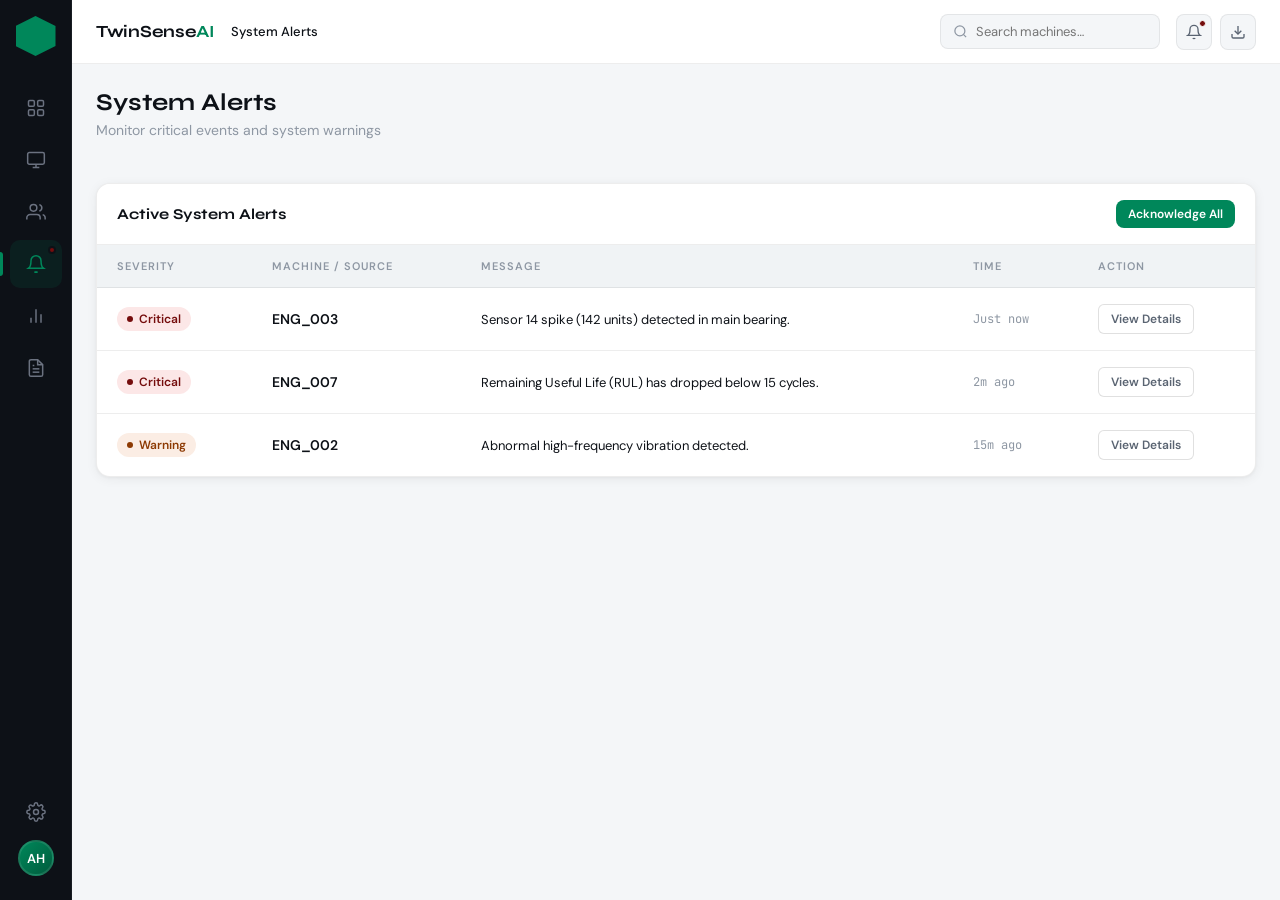
==== commit dc92d561: "refactor: align frontend with NASA CMAPSS theme and fix RUL batching bug in DataOps pipeline" ====
--- a/frontend/alerts.html
+++ b/frontend/alerts.html
@@ -110,22 +110,22 @@
               <div class="notif-item" onclick="window.location.href='machine-details.html'">
                 <div class="notif-icon" style="background:var(--red-dim);color:var(--red)">⚠️</div>
                 <div class="notif-content">
-                  <div class="notif-title">FL-PUMP-03: Critical Temp Spike (142°C)</div>
-                  <div class="notif-meta">Zone 3 · Immediate Maintenance</div>
+                  <div class="notif-title">ENG_003: Critical Temp Spike (142 units)</div>
+                  <div class="notif-meta">Facility A · Immediate Maintenance</div>
                 </div>
               </div>
               <div class="notif-item" onclick="window.location.href='machine-details.html'">
                 <div class="notif-icon" style="background:var(--red-dim);color:var(--red)">⚠️</div>
                 <div class="notif-content">
-                  <div class="notif-title">CR-PUMP-07: RLU strictly below 15%</div>
-                  <div class="notif-meta">Zone 1 · Imminent Failure Risk</div>
+                  <div class="notif-title">ENG_007: RUL strictly below 15 cycles</div>
+                  <div class="notif-meta">Facility B · Imminent Failure Risk</div>
                 </div>
               </div>
               <div class="notif-item" onclick="window.location.href='machine-details.html'">
                 <div class="notif-icon" style="background:var(--orange-dim);color:var(--orange)">⚙️</div>
                 <div class="notif-content">
-                  <div class="notif-title">FT-MOTOR-02: Abnormal Vibration</div>
-                  <div class="notif-meta">Zone 2 · Needs Inspection</div>
+                  <div class="notif-title">ENG_002: Abnormal Sensor 15</div>
+                  <div class="notif-meta">Facility C · Needs Inspection</div>
                 </div>
               </div>
             </div>
@@ -152,7 +152,7 @@
               <div class="dl-item" onclick="downloadFile('pdf', 'ml_predictions_report.pdf')">
                 <svg class="dl-icon" width="20" height="20" viewBox="0 0 24 24" fill="none" stroke="currentColor" stroke-width="2"><path d="M14 2H6a2 2 0 0 0-2 2v16a2 2 0 0 0 2 2h12a2 2 0 0 0 2-2V8z"/><polyline points="14 2 14 8 20 8"/><path d="M9 15v-6"/><path d="M12 15v-4"/><path d="M15 15v-2"/></svg>
                 <div class="dl-info">
-                  <div class="dl-title">ML Predictions & RLU Report</div>
+                  <div class="dl-title">ML Predictions & RUL Report</div>
                   <div class="dl-desc">PDF format · AI analysis</div>
                 </div>
               </div>
@@ -198,21 +198,21 @@
     <tbody>
       <tr style="border-bottom:1px solid var(--border);">
         <td style="padding:16px 20px;"><span class="status-badge status-critical">Critical</span></td>
-        <td style="padding:16px 20px;font-weight:600;">FL-PUMP-03</td>
-        <td style="padding:16px 20px;font-size:13px;">Temperature spike (142°C) detected in main bearing.</td>
+        <td style="padding:16px 20px;font-weight:600;">ENG_003</td>
+        <td style="padding:16px 20px;font-size:13px;">Sensor 14 spike (142 units) detected in main bearing.</td>
         <td style="padding:16px 20px;font-family:'JetBrains Mono';font-size:12px;color:var(--text-muted)">Just now</td>
         <td style="padding:16px 20px;"><button class="action-btn" onclick="window.location.href='machine-details.html'">View Details</button></td>
       </tr>
       <tr style="border-bottom:1px solid var(--border);">
         <td style="padding:16px 20px;"><span class="status-badge status-critical">Critical</span></td>
-        <td style="padding:16px 20px;font-weight:600;">CR-PUMP-07</td>
-        <td style="padding:16px 20px;font-size:13px;">Remaining Useful Life (RLU) has dropped below 15%.</td>
+        <td style="padding:16px 20px;font-weight:600;">ENG_007</td>
+        <td style="padding:16px 20px;font-size:13px;">Remaining Useful Life (RUL) has dropped below 15 cycles.</td>
         <td style="padding:16px 20px;font-family:'JetBrains Mono';font-size:12px;color:var(--text-muted)">2m ago</td>
         <td style="padding:16px 20px;"><button class="action-btn" onclick="window.location.href='machine-details.html'">View Details</button></td>
       </tr>
       <tr>
         <td style="padding:16px 20px;"><span class="status-badge status-warning">Warning</span></td>
-        <td style="padding:16px 20px;font-weight:600;">FT-MOTOR-02</td>
+        <td style="padding:16px 20px;font-weight:600;">ENG_002</td>
         <td style="padding:16px 20px;font-size:13px;">Abnormal high-frequency vibration detected.</td>
         <td style="padding:16px 20px;font-family:'JetBrains Mono';font-size:12px;color:var(--text-muted)">15m ago</td>
         <td style="padding:16px 20px;"><button class="action-btn" onclick="window.location.href='machine-details.html'">View Details</button></td>
--- a/frontend/styles.css
+++ b/frontend/styles.css
@@ -218,19 +218,19 @@
 .badge-orange{background:var(--orange-dim);color:var(--orange)}
 .panel-body{padding:0;max-height:200px;overflow-y:auto}
 
-.rlu-list{padding:0}
-.rlu-item{display:flex;align-items:center;gap:10px;padding:10px 16px;border-bottom:1px solid var(--border);cursor:pointer;transition:var(--transition)}
-.rlu-item:last-child{border-bottom:none}
-.rlu-item:hover{background:var(--bg)}
-.rlu-rank{width:20px;font-family:'JetBrains Mono',monospace;font-size:11px;color:var(--text-muted);font-weight:500}
-.rlu-icon{width:32px;height:32px;border-radius:8px;display:flex;align-items:center;justify-content:center;font-size:14px;flex-shrink:0}
-.rlu-info{flex:1;min-width:0}
-.rlu-name{font-size:12px;font-weight:600;white-space:nowrap;overflow:hidden;text-overflow:ellipsis}
-.rlu-zone{font-size:10px;color:var(--text-muted)}
-.rlu-bar-wrap{flex:1;max-width:60px;margin:0 8px;height:4px;background:var(--surface-2);border-radius:2px;overflow:hidden}
-.rlu-bar-bg{height:100%;width:100%}
-.rlu-bar-fill{height:100%;border-radius:2px;transition:width 1s ease}
-.rlu-pct{font-family:'JetBrains Mono',monospace;font-size:12px;font-weight:600;min-width:32px;text-align:right}
+.rul-list{padding:0}
+.rul-item{display:flex;align-items:center;gap:10px;padding:10px 16px;border-bottom:1px solid var(--border);cursor:pointer;transition:var(--transition)}
+.rul-item:last-child{border-bottom:none}
+.rul-item:hover{background:var(--bg)}
+.rul-rank{width:20px;font-family:'JetBrains Mono',monospace;font-size:11px;color:var(--text-muted);font-weight:500}
+.rul-icon{width:32px;height:32px;border-radius:8px;display:flex;align-items:center;justify-content:center;font-size:14px;flex-shrink:0}
+.rul-info{flex:1;min-width:0}
+.rul-name{font-size:12px;font-weight:600;white-space:nowrap;overflow:hidden;text-overflow:ellipsis}
+.rul-zone{font-size:10px;color:var(--text-muted)}
+.rul-bar-wrap{flex:1;max-width:60px;margin:0 8px;height:4px;background:var(--surface-2);border-radius:2px;overflow:hidden}
+.rul-bar-bg{height:100%;width:100%}
+.rul-bar-fill{height:100%;border-radius:2px;transition:width 1s ease}
+.rul-pct{font-family:'JetBrains Mono',monospace;font-size:12px;font-weight:600;min-width:32px;text-align:right}
 
 .alert-item{display:flex;align-items:flex-start;gap:10px;padding:10px 16px;border-bottom:1px solid var(--border);cursor:pointer;transition:var(--transition)}
 .alert-item:last-child{border-bottom:none}
@@ -272,7 +272,7 @@
 .machine-name{font-weight:600;color:var(--text-primary)}
 .machine-type{font-size:12px;color:var(--text-muted)}
 
-.rlu-cell{display:flex;align-items:center;gap:12px}
+.rul-cell{display:flex;align-items:center;gap:12px}
 
 .action-btn{padding:6px 12px;background:white;border:1px solid var(--border-strong);border-radius:6px;font-size:12px;font-weight:600;color:var(--text-secondary);cursor:pointer;transition:var(--transition)}
 .action-btn:hover{border-color:var(--ocp-green);color:var(--ocp-green)}
@@ -298,16 +298,16 @@
 .trend-up{color:var(--red)}
 .trend-down{color:var(--ocp-green)}
 
-.rlu-container{display:flex;align-items:center;gap:30px}
-.rlu-chart-wrapper{position:relative;width:160px;height:160px;flex-shrink:0}
-.rlu-chart-center{position:absolute;inset:0;display:flex;flex-direction:column;align-items:center;justify-content:center}
-.rlu-pct.large{font-family:'Syne',sans-serif;font-size:36px;font-weight:800;color:var(--red);line-height:1}
-.rlu-lbl{font-size:11px;color:var(--text-muted);text-transform:uppercase;letter-spacing:1px;margin-top:4px}
-.rlu-details{flex:1}
-.rlu-stat{display:flex;justify-content:space-between;padding:12px 0;border-bottom:1px solid var(--border)}
-.rlu-stat:last-child{border-bottom:none}
-.rlu-stat-lbl{font-size:13px;color:var(--text-secondary)}
-.rlu-stat-val{font-family:'JetBrains Mono',monospace;font-size:13px;font-weight:600;color:var(--text-primary)}
+.rul-container{display:flex;align-items:center;gap:30px}
+.rul-chart-wrapper{position:relative;width:160px;height:160px;flex-shrink:0}
+.rul-chart-center{position:absolute;inset:0;display:flex;flex-direction:column;align-items:center;justify-content:center}
+.rul-pct.large{font-family:'Syne',sans-serif;font-size:36px;font-weight:800;color:var(--red);line-height:1}
+.rul-lbl{font-size:11px;color:var(--text-muted);text-transform:uppercase;letter-spacing:1px;margin-top:4px}
+.rul-details{flex:1}
+.rul-stat{display:flex;justify-content:space-between;padding:12px 0;border-bottom:1px solid var(--border)}
+.rul-stat:last-child{border-bottom:none}
+.rul-stat-lbl{font-size:13px;color:var(--text-secondary)}
+.rul-stat-val{font-family:'JetBrains Mono',monospace;font-size:13px;font-weight:600;color:var(--text-primary)}
 
 .pred-item{margin-bottom:16px}
 .pred-item:last-child{margin-bottom:0}
